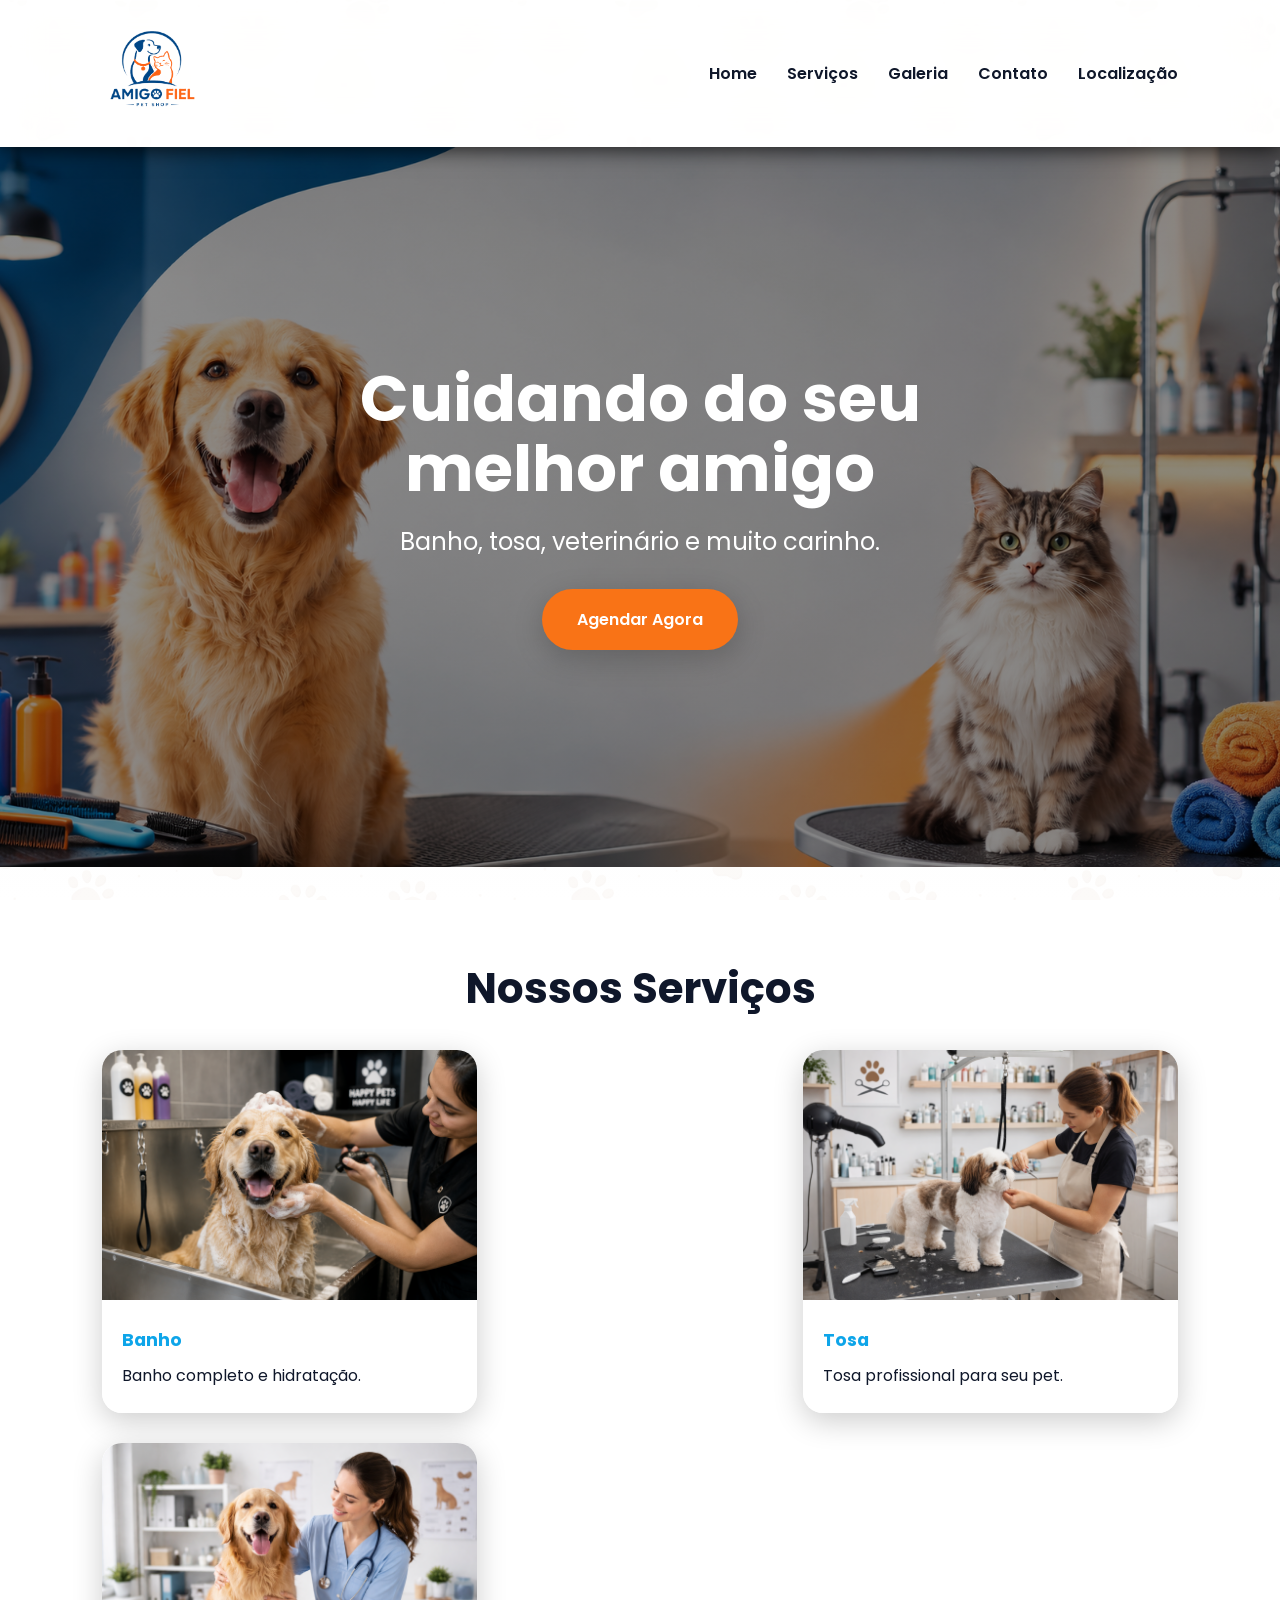
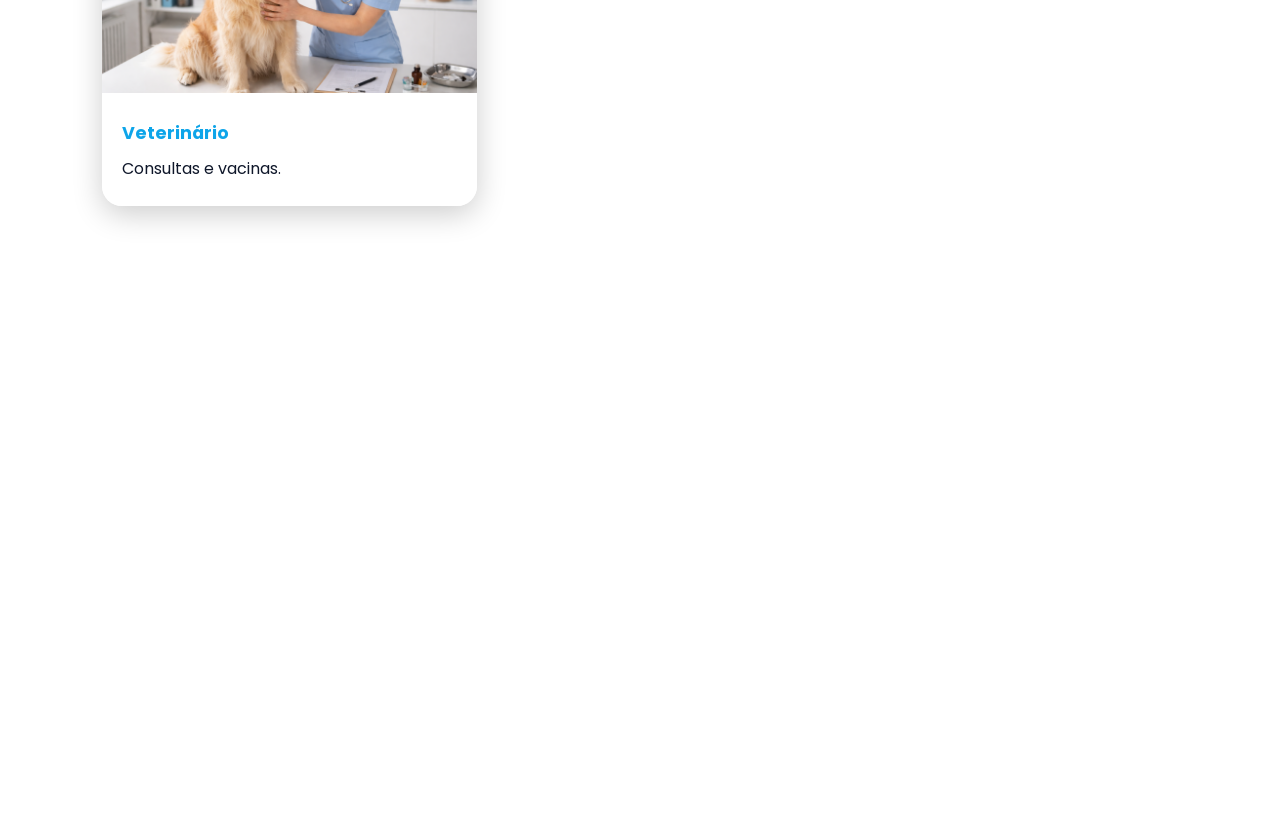
==== index.html @ 3b8d6091 "first commit" ====
<!doctype html>
<html lang="pt-BR">
  <head>
    <meta charset="UTF-8" />
    <meta name="viewport" content="width=device-width, initial-scale=1.0" />
    <title>PetShop Amigo Fiel</title>
    <link rel="preconnect" href="https://fonts.googleapis.com" />
    <link rel="preconnect" href="https://fonts.gstatic.com" crossorigin />
    <link
      href="https://fonts.googleapis.com/css2?family=Poppins:wght@300;400;600;700&display=swap"
      rel="stylesheet"
    />
    <link rel="stylesheet" href="css/style.css" />
  </head>

  <body>
    <!-- HEADER -->
    <header>
      <div class="logo">
        <img
          src="img/logo-transparente.png"
          alt="Logotipo do petshop amigo fiel"
          width="100"
        />
      </div>
      <button id="menu-btn">☰</button>
      <nav id="menu">
        <a href="#home">Home</a>
        <a href="#servicos">Serviços</a>
        <a href="#galeria">Galeria</a>
        <a href="#contato">Contato</a>
        <a href="#localizacao">Localização</a>
      </nav>
    </header>

    <!-- HERO -->
    <section id="home" class="hero">
      <div class="hero-content">
        <h1>Cuidando do seu melhor amigo</h1>
        <p>Banho, tosa, veterinário e muito carinho.</p>
        <a href="#contato" class="btn">Agendar Agora</a>
      </div>
    </section>

    <!-- SERVIÇOS -->
    <section id="servicos" class="container">
      <h2>Nossos Serviços</h2>
      <div class="cards">
        <div class="card">
          <img src="img/banho.png" alt="Serviço de banho" />
          <h3>Banho</h3>
          <p>Banho completo e hidratação.</p>
        </div>

        <div class="card">
          <img src="img/tosa.png" alt="Serviço de tosa" />
          <h3>Tosa</h3>
          <p>Tosa profissional para seu pet.</p>
        </div>

        <div class="card">
          <img src="img/veterinario.png" alt="Serviço de Veterinário" />
          <h3>Veterinário</h3>
          <p>Consultas e vacinas.</p>
        </div>
      </div>
    </section>

    <!-- GALERIA -->
    <section id="galeria" class="container"></section>

    <!-- CONTATO -->
    <section id="contato" class="container"></section>

    <!-- MAPA -->
    <section id="localizacao" class="container"></section>

    <!-- FOOTER -->
    <footer></footer>

    <script src="js/script.js"></script>
  </body>
</html>
---- css/style.css ----
:root {
  --primaria: #0ea5e9;
  --secundaria: #f97316;
  --escuro: #0f172a;
  --claro: #ffffff;
  --texto: #334155;
  --sombra: 0 8px 30px rgba(0, 0, 0, 0.2);
  --radius: 20px;
}

* {
  margin: 0;
  padding: 0;
  box-sizing: border-box;
  font-family: "Poppins", sans-serif;
}

html {
  scroll-behavior: smooth;
}

body {
  color: var(--texto);
  background:
    linear-gradient(rgba(255, 255, 255, 0.85), rgba(255, 255, 255, 0.91)),
    url("../img/fundo.png");

  background-attachment: fixed;
  background-size: 500px;
}

/* HEADER */
header {
  position: sticky;
  top: 0;
  z-index: 9999;
  display: flex;
  justify-content: space-between;
  align-items: center;
  padding: 20px 8%;
  background: rgba(255, 255, 255, 0.75);
  backdrop-filter: blur(20px);
  -webkit-backdrop-filter: blur(20px);
  box-shadow: 0 2px 20px rgba(0, 0, 0, 0.8);
}
.logo {
}

nav {
  display: flex;
  gap: 30px;
}

nav a {
  text-decoration: none;
  color: var(--escuro);
  font-weight: 600;
  transition: 0.3s;
}

nav a:hover {
  color: var(--secundaria);
}

#menu-btn {
  display: none;
  font-size: 34px;
  border: none;
  background: none;
  cursor: pointer;
  color: var(--primaria);
}

/* HERO */
.hero {
  min-height: 80dvh;
  background:
    linear-gradient(rgba(0, 0, 0, 0.45), rgba(0, 0, 0, 0.45)),
    url("../img/banner.png");
  background-size: cover;
  background-position: center;
  display: flex;
  align-items: center;
  justify-content: center;
  padding: 40px;
  color: var(--claro);
}

.hero-content {
  max-width: 800px;
  text-align: center;
}
.hero-content h1 {
  font-size: 64px;
  margin-bottom: 20px;
  line-height: 1.1;
}
.hero-content p {
  font-size: 24px;
  margin-bottom: 30px;
}
.btn {
  display: inline-block;
  background: var(--secundaria);
  padding: 18px 35px;
  border-radius: 50px;
  text-decoration: none;
  color: var(--claro);
  font-weight: 600;
  transition: 0.3s;
  box-shadow: var(--sombra);
}
.btn:hover {
  transform: scale(1.1);
}

/* CONTAINER */
.container {
  padding: 90px 8%;
}
.container h2 {
  text-align: center;
  font-size: 42px;
  margin-bottom: 30px;
  color: var(--escuro);
}

/* CARDS */
.cards {
  display: flex;
  justify-content: space-between;
  flex-wrap: wrap;
  gap: 30px;
}

.card {
  background: rgba(255, 255, 255, 0.8);
  border-radius: var(--radius);
  box-shadow: var(--sombra);
  overflow: hidden;
  backdrop-filter: blur(20px);
  -webkit-backdrop-filter: blur(20px);
  transform: 0.4s;
}
.card:hover {
  transform: translateY(-12px);
}
.card img {
  width: 100%;
  height: 250px;
  object-fit: cover;
}
.card h3 {
  padding: 20px 20px 10px;
  color: var(--primaria);
  font-size: 1.1rem;
}
.card p {
  padding: 0 20px 25px;
  color: var(--escuro);
}
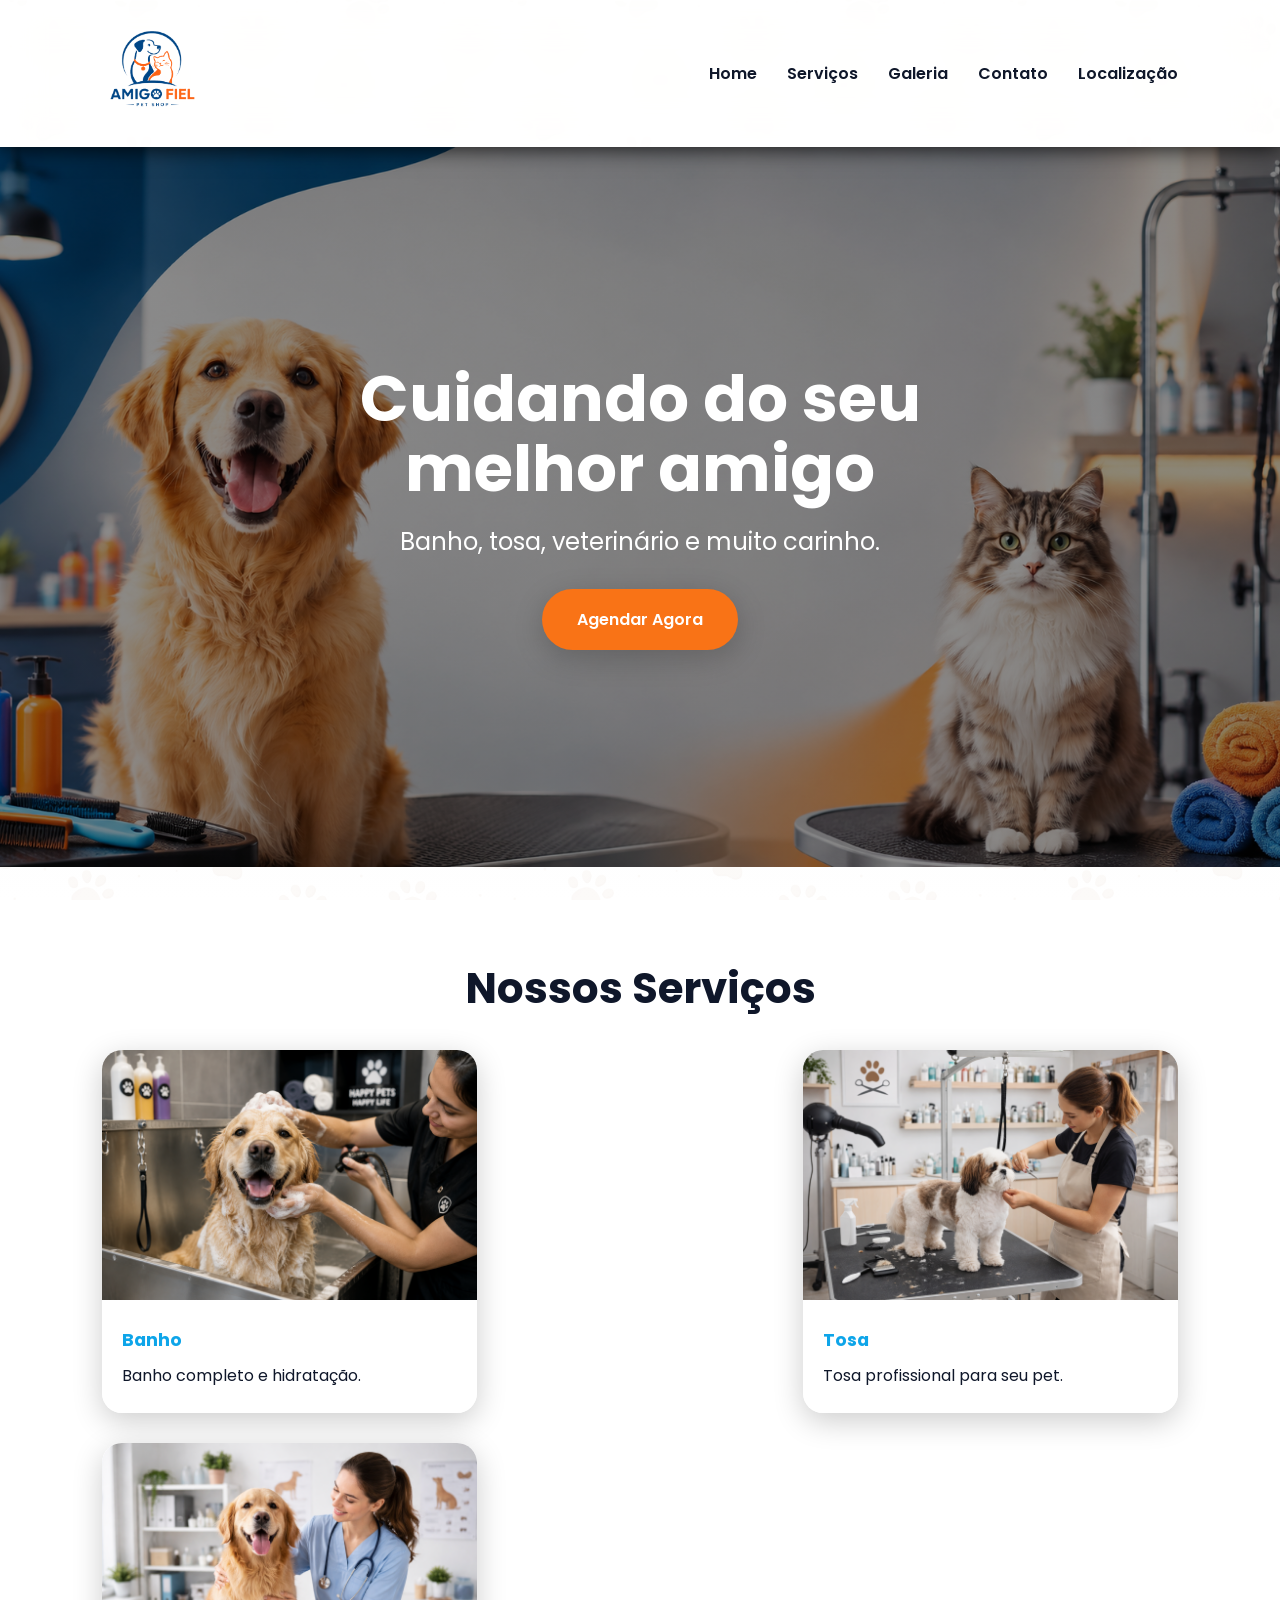
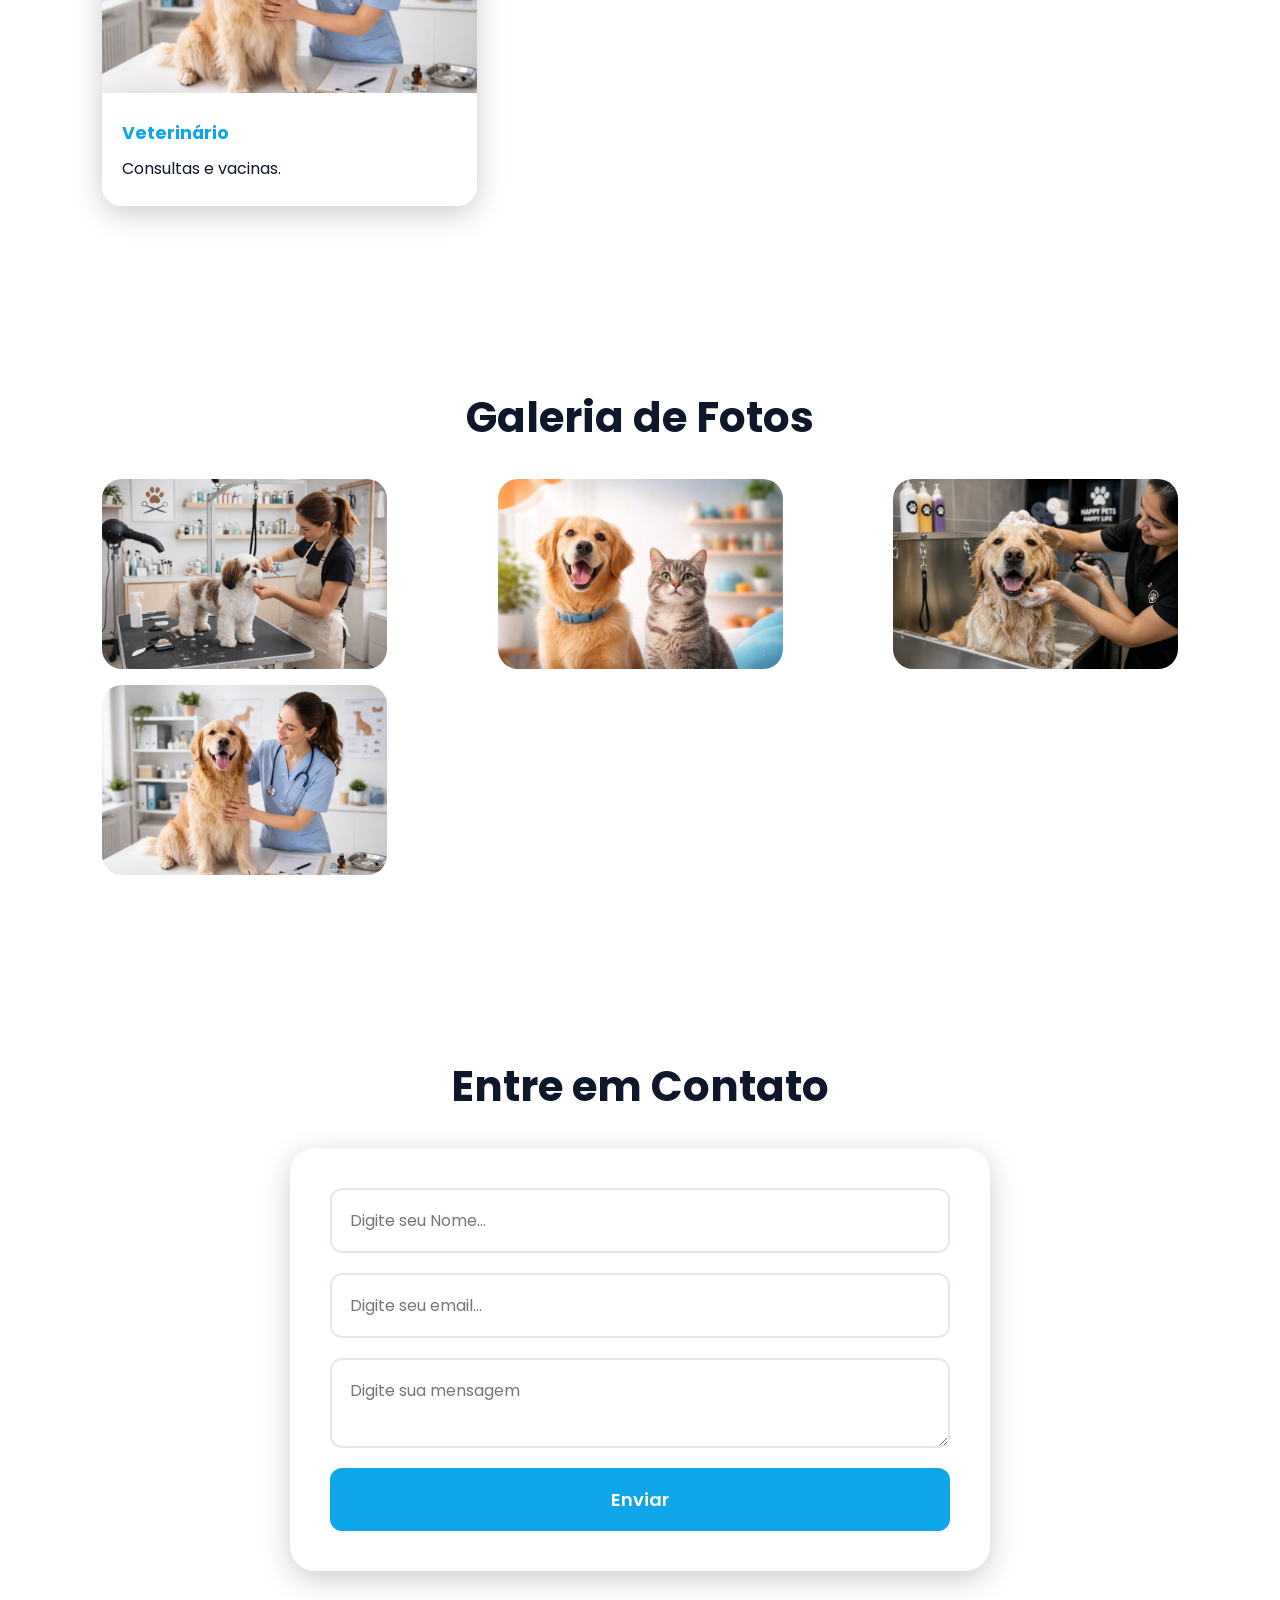
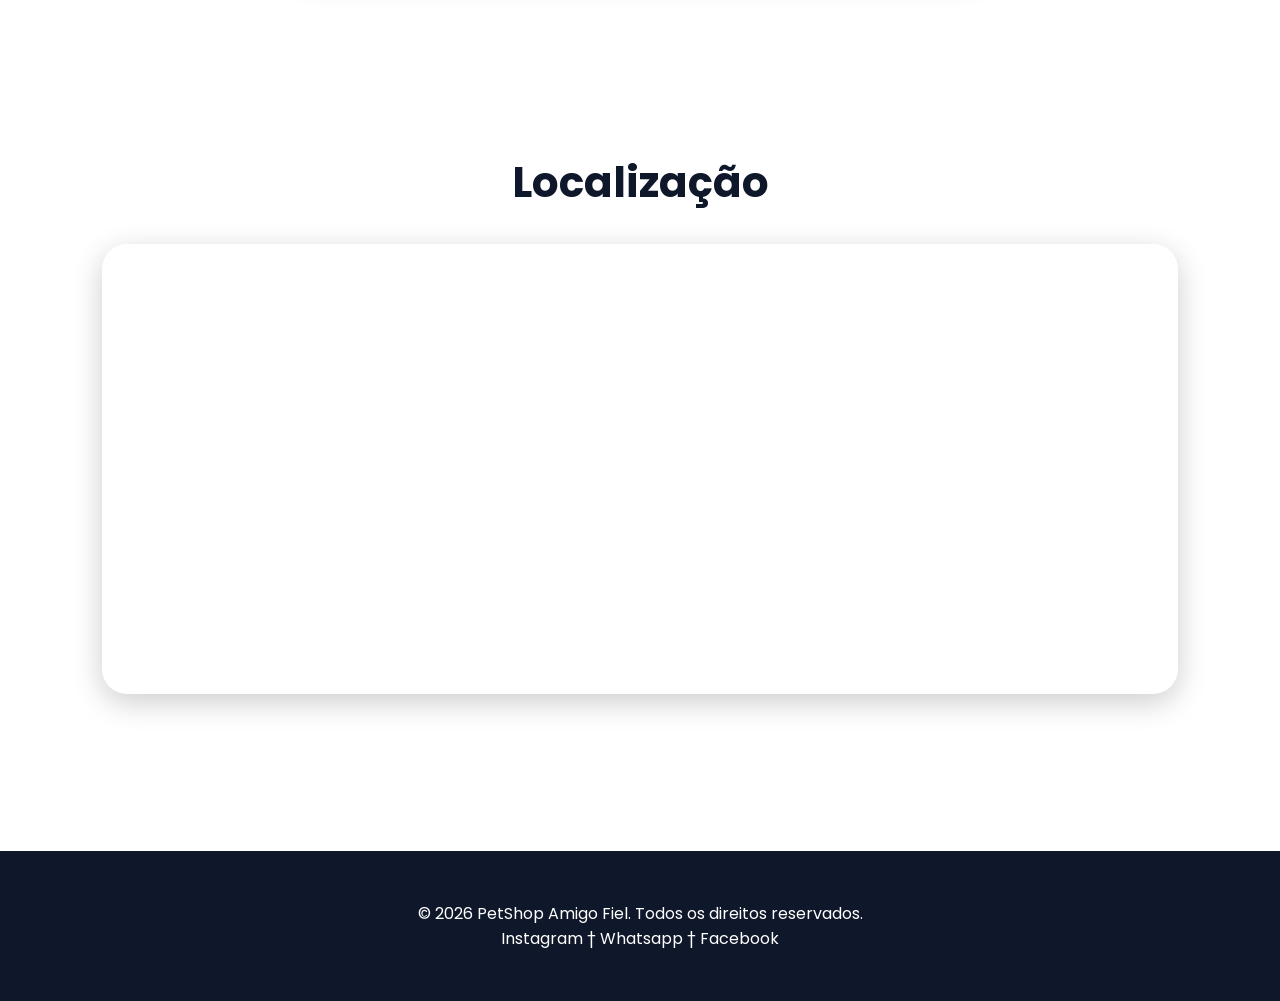
==== commit 97036e53: "site petshop" ====
--- a/index.html
+++ b/index.html
@@ -1,83 +1,106 @@
 <!doctype html>
 <html lang="pt-BR">
-  <head>
-    <meta charset="UTF-8" />
-    <meta name="viewport" content="width=device-width, initial-scale=1.0" />
-    <title>PetShop Amigo Fiel</title>
-    <link rel="preconnect" href="https://fonts.googleapis.com" />
-    <link rel="preconnect" href="https://fonts.gstatic.com" crossorigin />
-    <link
-      href="https://fonts.googleapis.com/css2?family=Poppins:wght@300;400;600;700&display=swap"
-      rel="stylesheet"
-    />
-    <link rel="stylesheet" href="css/style.css" />
-  </head>
 
-  <body>
-    <!-- HEADER -->
-    <header>
-      <div class="logo">
-        <img
-          src="img/logo-transparente.png"
-          alt="Logotipo do petshop amigo fiel"
-          width="100"
-        />
+<head>
+  <meta charset="UTF-8" />
+  <meta name="viewport" content="width=device-width, initial-scale=1.0" />
+  <title>PetShop Amigo Fiel</title>
+  <link rel="preconnect" href="https://fonts.googleapis.com" />
+  <link rel="preconnect" href="https://fonts.gstatic.com" crossorigin />
+  <link href="https://fonts.googleapis.com/css2?family=Poppins:wght@300;400;600;700&display=swap" rel="stylesheet" />
+  <link rel="stylesheet" href="css/style.css" />
+</head>
+
+<body>
+  <!-- HEADER -->
+  <header>
+    <div class="logo">
+      <img src="img/logo-transparente.png" alt="Logotipo do petshop amigo fiel" width="100" />
+    </div>
+    <button id="menu-btn">☰</button>
+    <nav id="menu">
+      <a href="#home">Home</a>
+      <a href="#servicos">Serviços</a>
+      <a href="#galeria">Galeria</a>
+      <a href="#contato">Contato</a>
+      <a href="#localizacao">Localização</a>
+    </nav>
+  </header>
+
+  <!-- HERO -->
+  <section id="home" class="hero">
+    <div class="hero-content">
+      <h1>Cuidando do seu melhor amigo</h1>
+      <p>Banho, tosa, veterinário e muito carinho.</p>
+      <a href="#contato" class="btn">Agendar Agora</a>
+    </div>
+  </section>
+
+  <!-- SERVIÇOS -->
+  <section id="servicos" class="container">
+    <h2>Nossos Serviços</h2>
+    <div class="cards">
+      <div class="card">
+        <img src="img/banho.png" alt="Serviço de banho" />
+        <h3>Banho</h3>
+        <p>Banho completo e hidratação.</p>
       </div>
-      <button id="menu-btn">☰</button>
-      <nav id="menu">
-        <a href="#home">Home</a>
-        <a href="#servicos">Serviços</a>
-        <a href="#galeria">Galeria</a>
-        <a href="#contato">Contato</a>
-        <a href="#localizacao">Localização</a>
-      </nav>
-    </header>
 
-    <!-- HERO -->
-    <section id="home" class="hero">
-      <div class="hero-content">
-        <h1>Cuidando do seu melhor amigo</h1>
-        <p>Banho, tosa, veterinário e muito carinho.</p>
-        <a href="#contato" class="btn">Agendar Agora</a>
+      <div class="card">
+        <img src="img/tosa.png" alt="Serviço de tosa" />
+        <h3>Tosa</h3>
+        <p>Tosa profissional para seu pet.</p>
       </div>
-    </section>
 
-    <!-- SERVIÇOS -->
-    <section id="servicos" class="container">
-      <h2>Nossos Serviços</h2>
-      <div class="cards">
-        <div class="card">
-          <img src="img/banho.png" alt="Serviço de banho" />
-          <h3>Banho</h3>
-          <p>Banho completo e hidratação.</p>
-        </div>
+      <div class="card">
+        <img src="img/veterinario.png" alt="Serviço de Veterinário" />
+        <h3>Veterinário</h3>
+        <p>Consultas e vacinas.</p>
+      </div>
+    </div>
+  </section>
 
-        <div class="card">
-          <img src="img/tosa.png" alt="Serviço de tosa" />
-          <h3>Tosa</h3>
-          <p>Tosa profissional para seu pet.</p>
-        </div>
+  <!-- GALERIA -->
+  <section id="galeria" class="container">
+    <h2>Galeria de Fotos</h2>
+    <div class="galeria">
+      <img src="img/tosa.png" alt="fotos e tosa" />
+      <img src="img/pets.png" alt="fotos de pets" />
+      <img src="img/banho.png" alt="fotos de banho" />
+      <img src="img/veterinario.png" alt="fotos do veterinario" />
+  </section>
+  </div>
+  <!-- CONTATO -->
+  <section id="contato" class="container">
+    <h2>Entre em Contato</h2>
+    <form id="formContato">
+      <input type="text" placeholder="Digite seu Nome..." id="nome" name="nome" />
+      <input type="email" placeholder="Digite seu email..." id="email" name="email" />
+      <textarea placeholder="Digite sua mensagem" id="mensagem" name="mensagem"></textarea>
 
-        <div class="card">
-          <img src="img/veterinario.png" alt="Serviço de Veterinário" />
-          <h3>Veterinário</h3>
-          <p>Consultas e vacinas.</p>
-        </div>
-      </div>
-    </section>
+      <button type="submit">Enviar</button>
+    </form>
+  </section>
 
-    <!-- GALERIA -->
-    <section id="galeria" class="container"></section>
+  <!-- MAPA -->
+  <section id="localizacao" class="container">
 
-    <!-- CONTATO -->
-    <section id="contato" class="container"></section>
+    <h2>Localização</h2>
+    <iframe
+      src="https://www.google.com/maps/embed?pb=!1m18!1m12!1m3!1d46259.442780445395!2d-48.19696533601105!3d-21.792176458625285!2m3!1f0!2f0!3f0!3m2!1i1024!2i768!4f13.1!3m3!1m2!1s0x94b8f3e5bd0551f3%3A0x60445b0d94f11583!2sPet%20shop%20Amigo%20Fiel!5e1!3m2!1spt-BR!2sbr!4v1778673913328!5m2!1spt-BR!2sbr"
+      width="600" height="450" style="border:0;" allowfullscreen="" loading="lazy"
+      referrerpolicy="no-referrer-when-downgrade"></iframe>
 
-    <!-- MAPA -->
-    <section id="localizacao" class="container"></section>
+  </section>
 
-    <!-- FOOTER -->
-    <footer></footer>
+  <!-- FOOTER -->
+  <footer>
+    <p>&copy; 2026 PetShop Amigo Fiel. Todos os direitos reservados.</p>
+    <p>Instagram † Whatsapp † Facebook</p>
 
-    <script src="js/script.js"></script>
-  </body>
-</html>
+  </footer>
+
+  <script src="js/script.js"></script>
+</body>
+
+</html>
--- a/css/style.css
+++ b/css/style.css
@@ -159,3 +159,78 @@
   padding: 0 20px 25px;
   color: var(--escuro);
 }
+
+/*Galeria*/
+.galeria{
+display: flex;
+justify-content: space-between;
+flex-wrap: wrap;
+gap: 16px;
+}
+
+.galeria img{
+  height: 190px;
+  object-fit: cover;
+  border-radius: var(--radius);
+  box-shadow: var (--sombra);
+  transition: 0.4s;
+
+}
+.galeria img:hover{
+  transform: scale(1.05);
+
+}
+/*form*/
+form{
+  max-width: 700px;
+  margin: auto;
+  background: var(--claro);
+  padding: 40px;
+  border-radius: 25px;
+  box-shadow: var(--sombra);
+
+  display: flex;
+  flex-direction: column;
+  gap: 20px;
+}
+
+input, textarea{
+  padding: 18px;
+  border: 2px solid #e2e8f0;
+  border-radius: 12px;
+  font-size: 16px;
+}
+input:focus, textarea:focus{
+  outline:none;
+  border-color: var(--primaria);
+}
+button{
+  padding: 18px;
+  background: var(--primaria);
+  color: var(--claro);
+  border: none;
+  border-radius: 12px;
+  font-size: 18px;
+  font-weight: 600;
+  cursor: pointer;
+  transition: 0.4s;
+}
+button:hover{
+  background: #026fa6;
+}
+
+footer{
+  background: var(--escuro);
+  color: var(--claro);
+  text-align: center;
+  padding: 50px 20px;
+  margin-top: 60px
+}
+/*Mapa*/
+iframe{
+  width: 100%;
+  height: 450px;
+  border: none;
+  border-radius: 25px;
+  box-shadow: var(--sombra);
+}
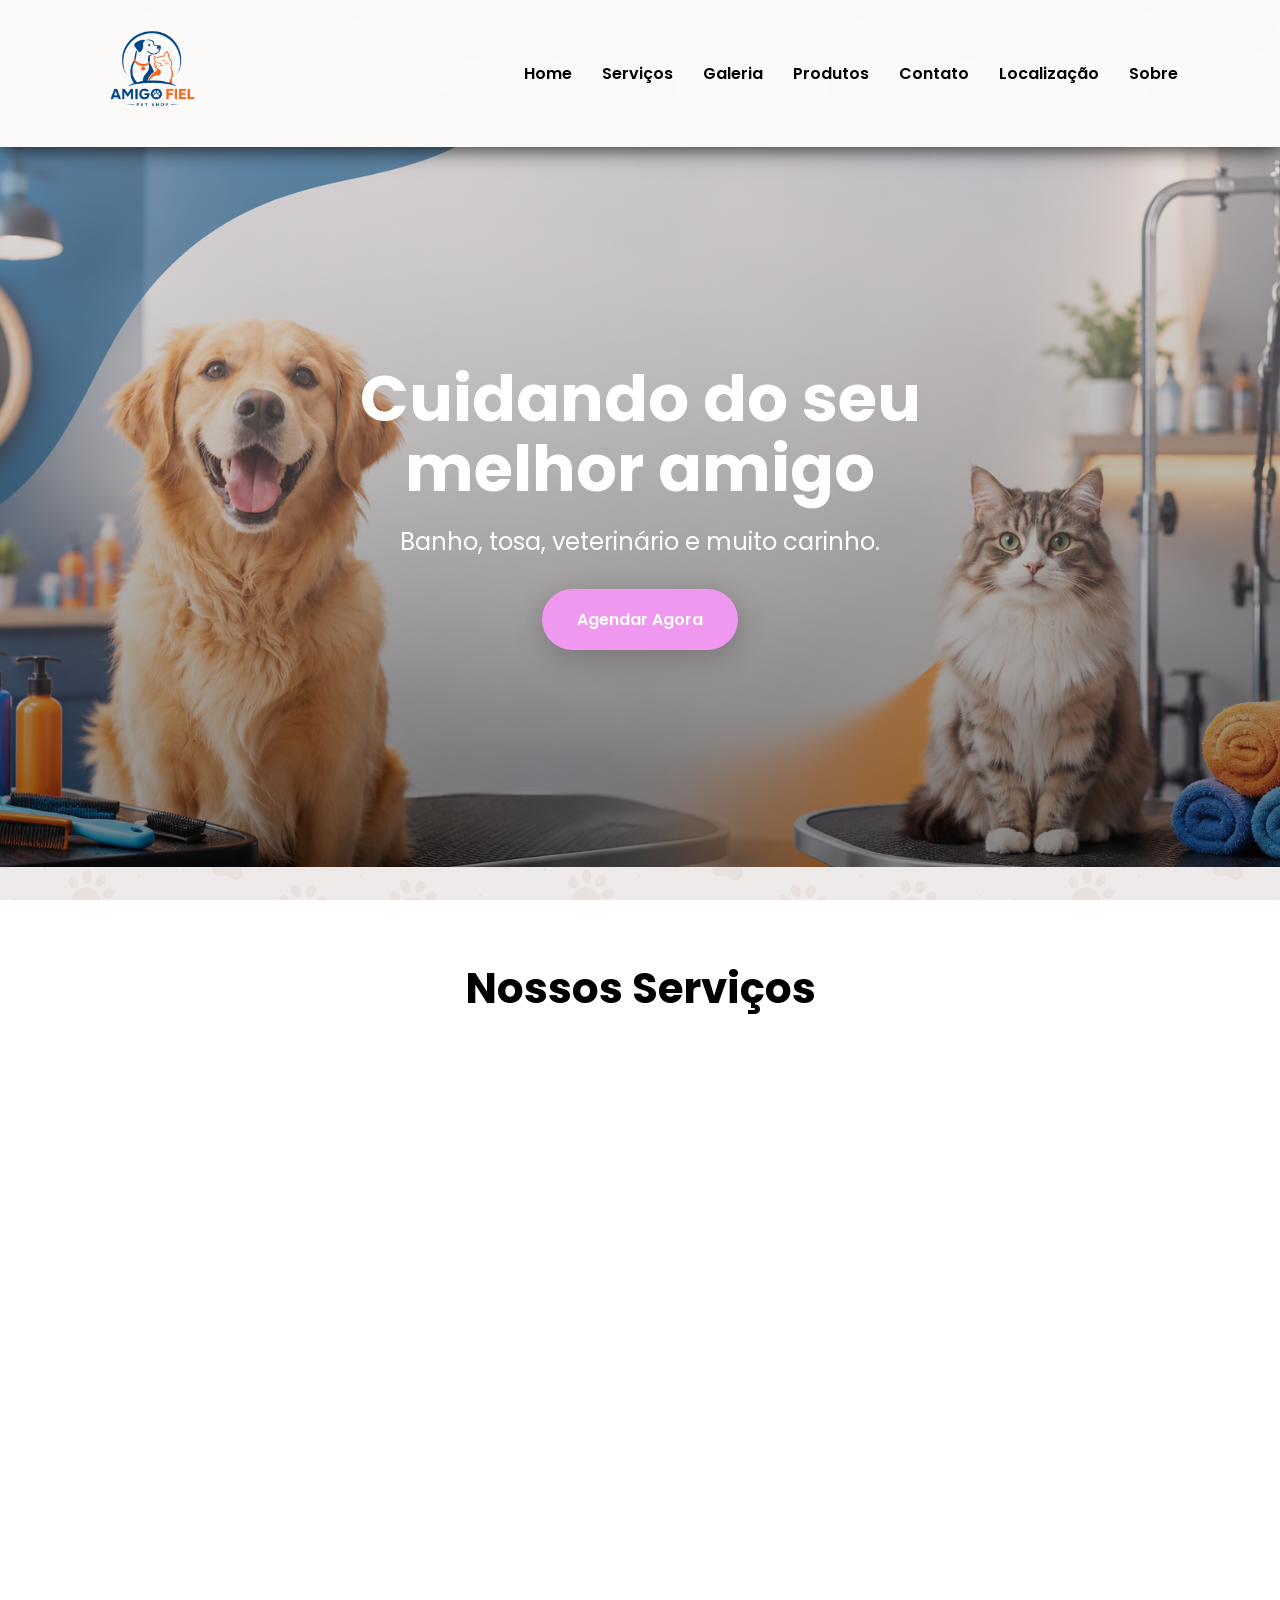
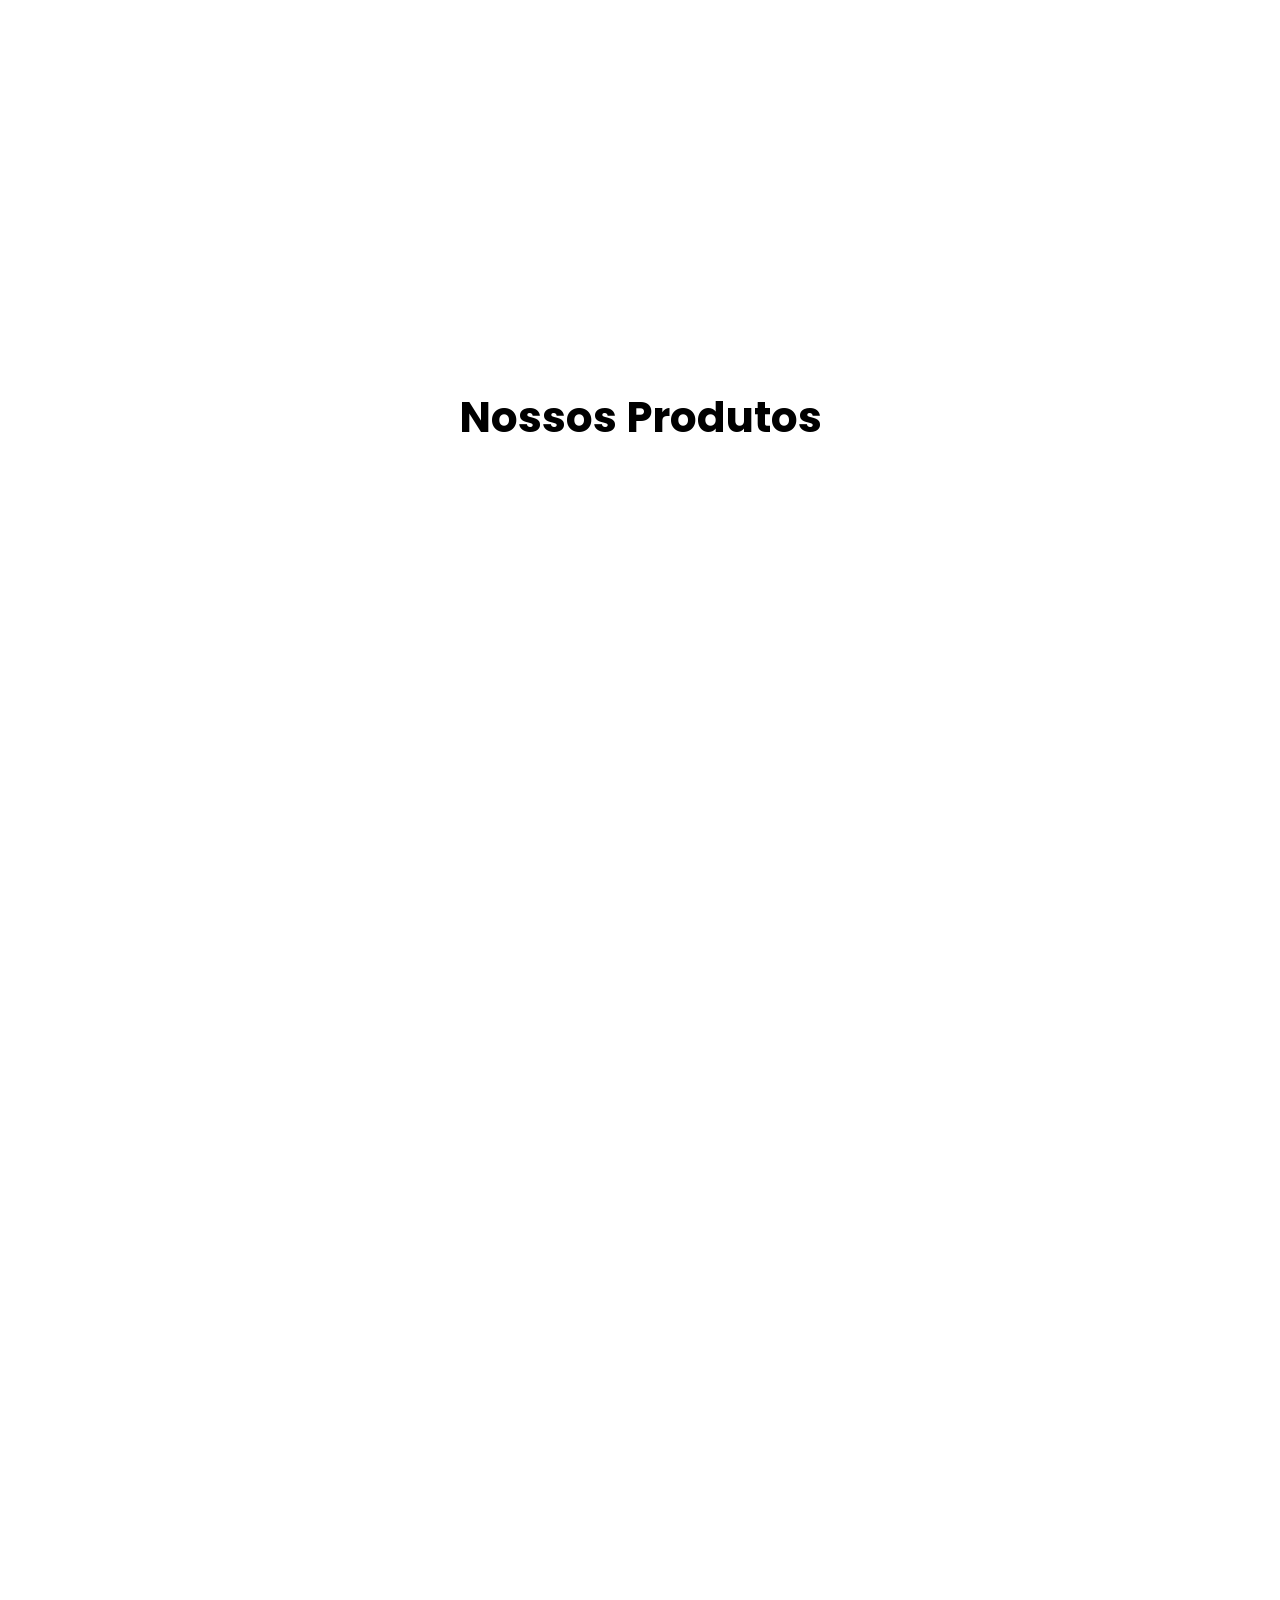
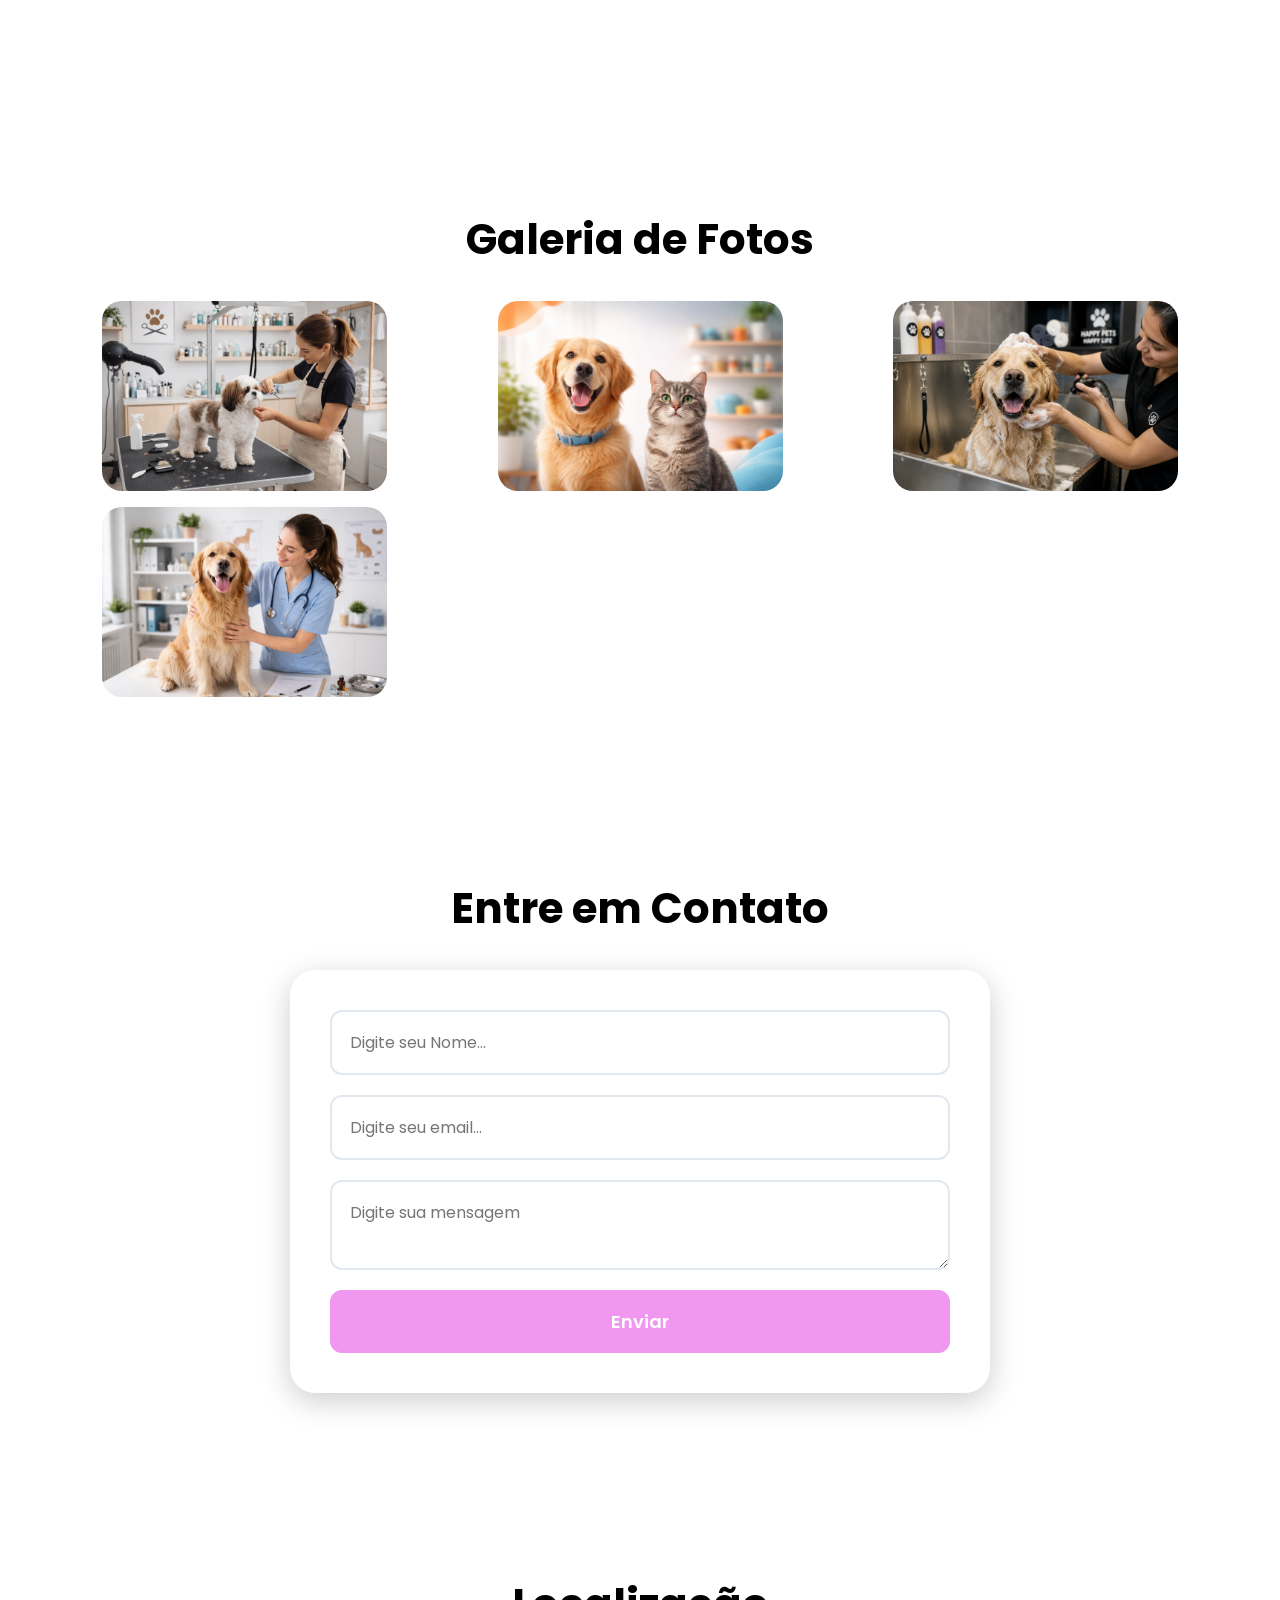
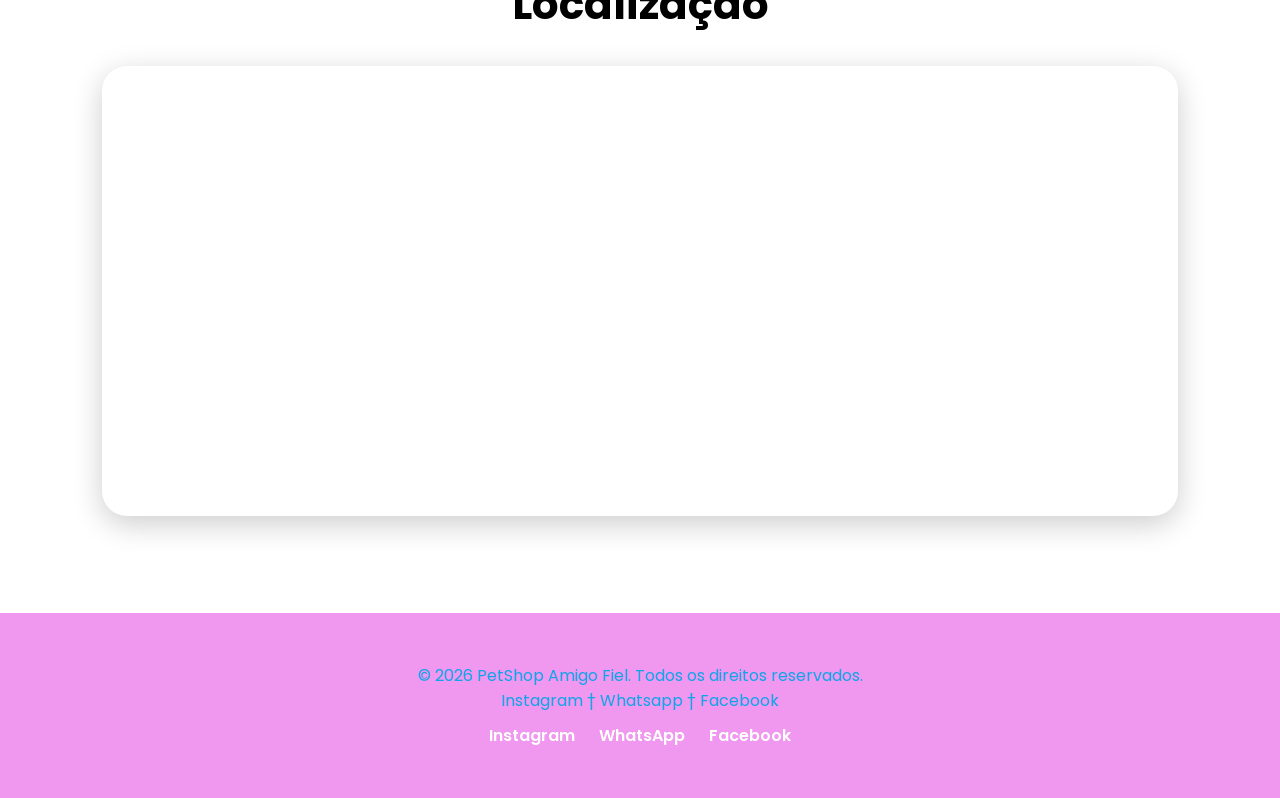
==== commit bd1d11e1: "oii" ====
--- a/index.html
+++ b/index.html
@@ -20,10 +20,13 @@
     <button id="menu-btn">☰</button>
     <nav id="menu">
       <a href="#home">Home</a>
-      <a href="#servicos">Serviços</a>
+      <a href="#servicos">Serviços</a> 
       <a href="#galeria">Galeria</a>
+      <a href="#Produtos">Produtos</a>
       <a href="#contato">Contato</a>
       <a href="#localizacao">Localização</a>
+      <a href="sobre.html">Sobre</a>
+
     </nav>
   </header>
 
@@ -59,6 +62,53 @@
       </div>
     </div>
   </section>
+
+<!-- PRODUTOS -->
+<section id="produtos" class="container">
+  <h2>Nossos Produtos</h2>
+
+  <div class="cards">
+
+    <div class="card">
+      <img src="img/racao.png" alt="Ração Premium">
+      <h3>Ração Premium</h3>
+      <p>Alimentação saudável e nutritiva para seu pet.</p>
+    </div>
+
+    <div class="card">
+      <img src="img/brinquedos.png" alt="Brinquedos">
+      <h3>Brinquedos</h3>
+      <p>Brinquedos divertidos para cães e gatos.</p>
+    </div>
+
+    <div class="card">
+      <img src="img/caminhas.png" alt="Caminha Pet">
+      <h3>Caminha Pet</h3>
+      <p>Conforto e descanso para seu melhor amigo.</p>
+    </div>
+
+    <div class="card">
+      <img src="img/shampoo.png" alt="Shampoo Pet">
+      <h3>Shampoo Pet</h3>
+      <p>Higiene e cuidados especiais para o pelo.</p>
+    </div>
+
+    <div class="card">
+      <img src="img/acessorios.png" alt="Coleiras">
+      <h3>Coleiras</h3>
+      <p>Coleiras resistentes e estilosas.</p>
+    </div>
+
+    <div class="card">
+      <img src="img/petiscos.png" alt="Petiscos">
+      <h3>Petiscos</h3>
+      <p>Petiscos saborosos para recompensar seu pet.</p>
+    </div>
+
+  </div>
+</section>
+   
+
 
   <!-- GALERIA -->
   <section id="galeria" class="container">
@@ -97,9 +147,21 @@
   <footer>
     <p>&copy; 2026 PetShop Amigo Fiel. Todos os direitos reservados.</p>
     <p>Instagram † Whatsapp † Facebook</p>
+  
+</a>
+<div class="redes-sociais">
+    <a href="https://instagram.com/petshop_amigofiel13" target="_blank">
+      Instagram
+    </a>
 
+    <a href="https://wa.me/551158256277" target="_blank">
+      WhatsApp
+    </a>
+
+    <a href="https://www.facebook.com/p/PET-SHOP-AMIGO-FIEL-100054270487690/" target="_blank">
+      Facebook
   </footer>
-
+ 
   <script src="js/script.js"></script>
 </body>
 
--- a/css/style.css
+++ b/css/style.css
@@ -1,7 +1,7 @@
 :root {
   --primaria: #0ea5e9;
-  --secundaria: #f97316;
-  --escuro: #0f172a;
+  --secundaria: #f097ef;
+  --escuro: #000000;
   --claro: #ffffff;
   --texto: #334155;
   --sombra: 0 8px 30px rgba(0, 0, 0, 0.2);
@@ -22,7 +22,7 @@
 body {
   color: var(--texto);
   background:
-    linear-gradient(rgba(255, 255, 255, 0.85), rgba(255, 255, 255, 0.91)),
+    linear-gradient(rgba(235, 230, 230, 0.85), rgba(235, 230, 230, 0.84)),
     url("../img/fundo.png");
 
   background-attachment: fixed;
@@ -75,7 +75,7 @@
 .hero {
   min-height: 80dvh;
   background:
-    linear-gradient(rgba(0, 0, 0, 0.45), rgba(0, 0, 0, 0.45)),
+    linear-gradient(rgba(200, 191, 191, 0.45), rgba(0, 0, 0, 0.45)),
     url("../img/banner.png");
   background-size: cover;
   background-position: center;
@@ -134,7 +134,7 @@
 }
 
 .card {
-  background: rgba(255, 255, 255, 0.8);
+  background: #f097ef(201, 142, 216, 0.8);
   border-radius: var(--radius);
   box-shadow: var(--sombra);
   overflow: hidden;
@@ -152,12 +152,12 @@
 }
 .card h3 {
   padding: 20px 20px 10px;
-  color: var(--primaria);
+  color: var(--secundaria);
   font-size: 1.1rem;
 }
 .card p {
   padding: 0 20px 25px;
-  color: var(--escuro);
+  color: var(--primaria);
 }
 
 /*Galeria*/
@@ -202,11 +202,11 @@
 }
 input:focus, textarea:focus{
   outline:none;
-  border-color: var(--primaria);
+  border-color: var(--secundaria);
 }
 button{
   padding: 18px;
-  background: var(--primaria);
+  background: var(--secundaria);
   color: var(--claro);
   border: none;
   border-radius: 12px;
@@ -216,15 +216,26 @@
   transition: 0.4s;
 }
 button:hover{
-  background: #026fa6;
+  background: var(--secundaria);
 }
 
 footer{
-  background: var(--escuro);
-  color: var(--claro);
+  background: var(--secundaria);
+  color: var(--primaria);
   text-align: center;
   padding: 50px 20px;
   margin-top: 60px
+  <stile>
+  html, body { 
+    height:100%;
+  }
+  body {
+    display: flex;
+    flex-direction: column;
+  }
+  .container {
+    flex: 1;
+  }
 }
 /*Mapa*/
 iframe{
@@ -233,4 +244,57 @@
   border: none;
   border-radius: 25px;
   box-shadow: var(--sombra);
-}+}
+/*Responsividade Celular*/
+@media (max-width: 768px) {
+  #menu-btn {
+    display: block;
+    
+  }
+
+  nav{
+    display: none;
+    position: absolute;
+    top: 85px;
+    right: 20px;
+
+    flex-direction: column;
+    background: var(--claro);
+    padding: 25px;
+    border-radius: 20px;
+    box-shadow: var(--sombra);
+  }
+  nav.ativo{
+    display: flex;
+  }
+  .hero h1 {
+    font-size: 38px;
+    
+  }
+  h2{
+    font-size: 24px;
+  }
+  .galeria{
+    grid-template-columns: 1fr;
+    justify-content: center;
+  }
+}
+/*responsividade tablet*/
+@media (min-width: 768px) and (max-width: 1200px){
+  }
+.redes-sociais {
+  margin-top: 10px;
+}
+
+.redes-sociais a {
+  text-decoration: none;
+  color: white;
+  margin: 0 10px;
+  font-weight: 600;
+  transition: 0.3s;
+}
+
+.redes-sociais a:hover {
+  color: #66c4ff;
+}
+ 
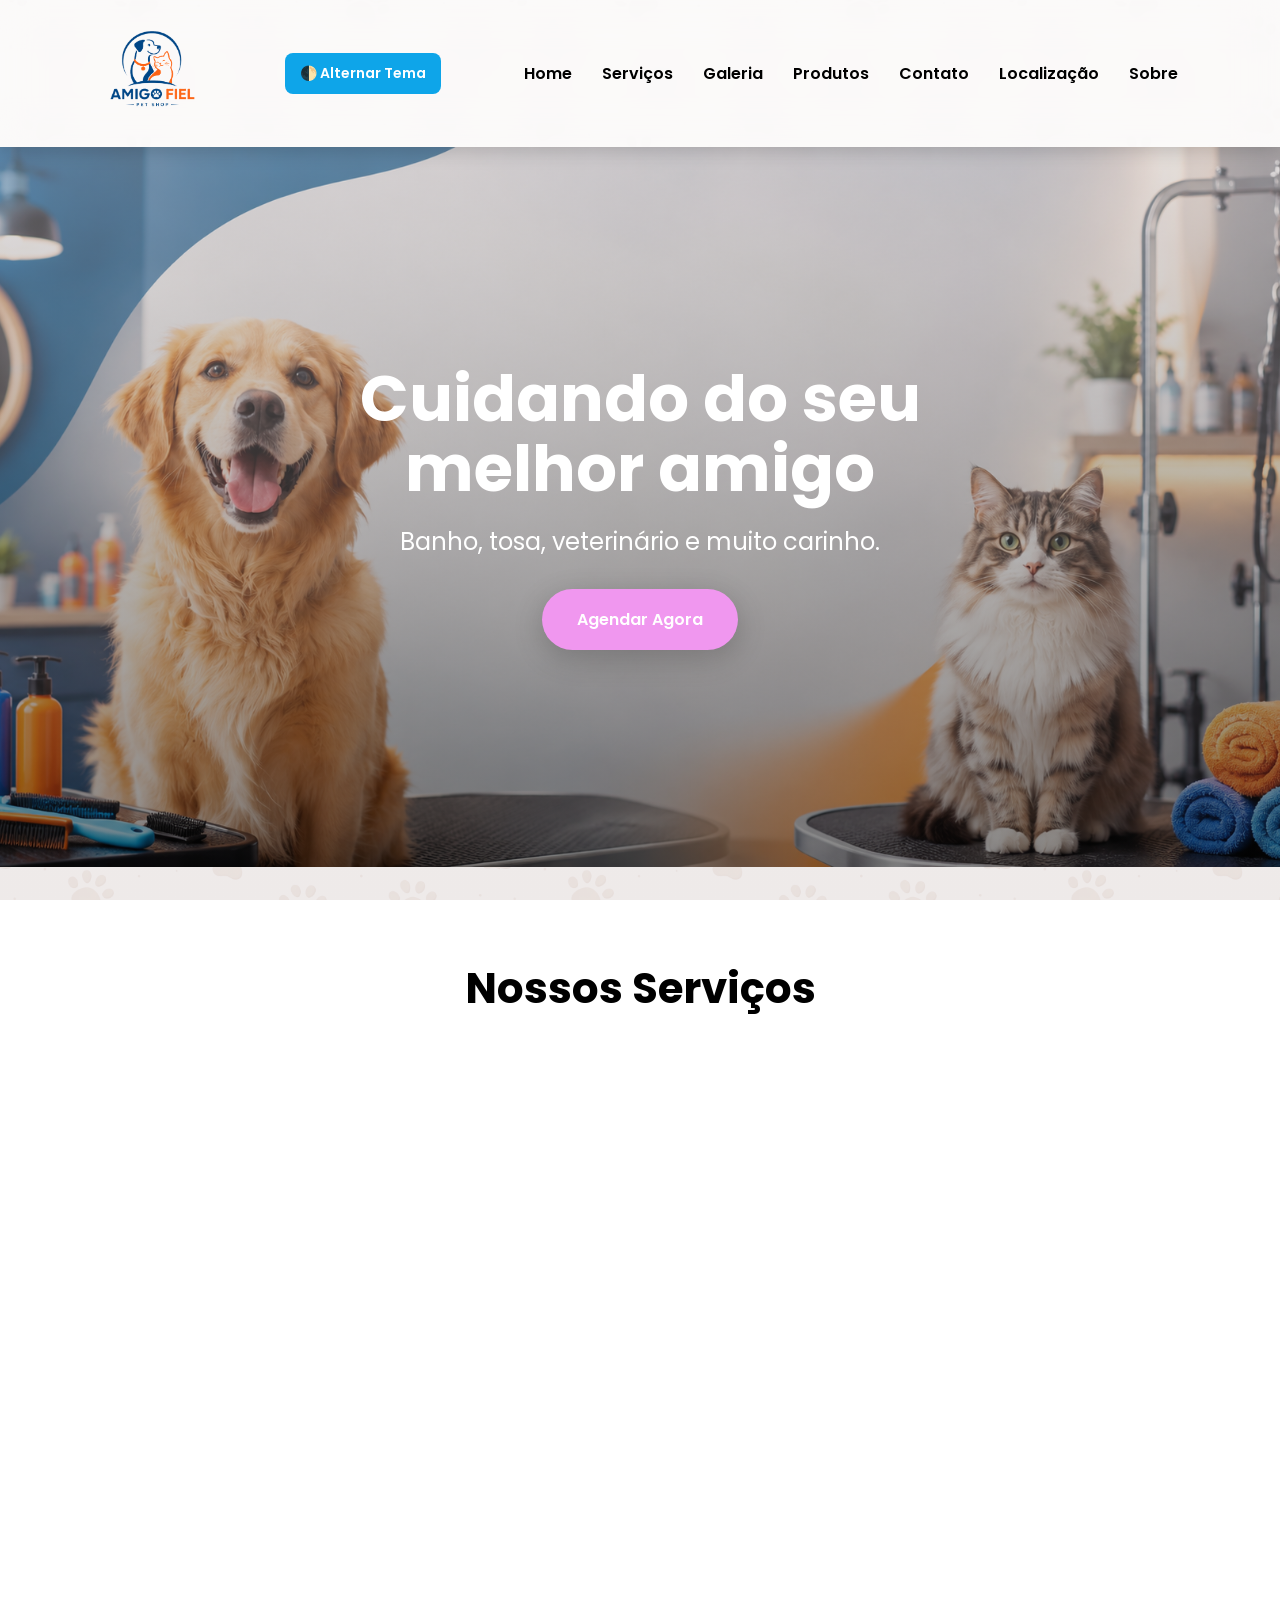
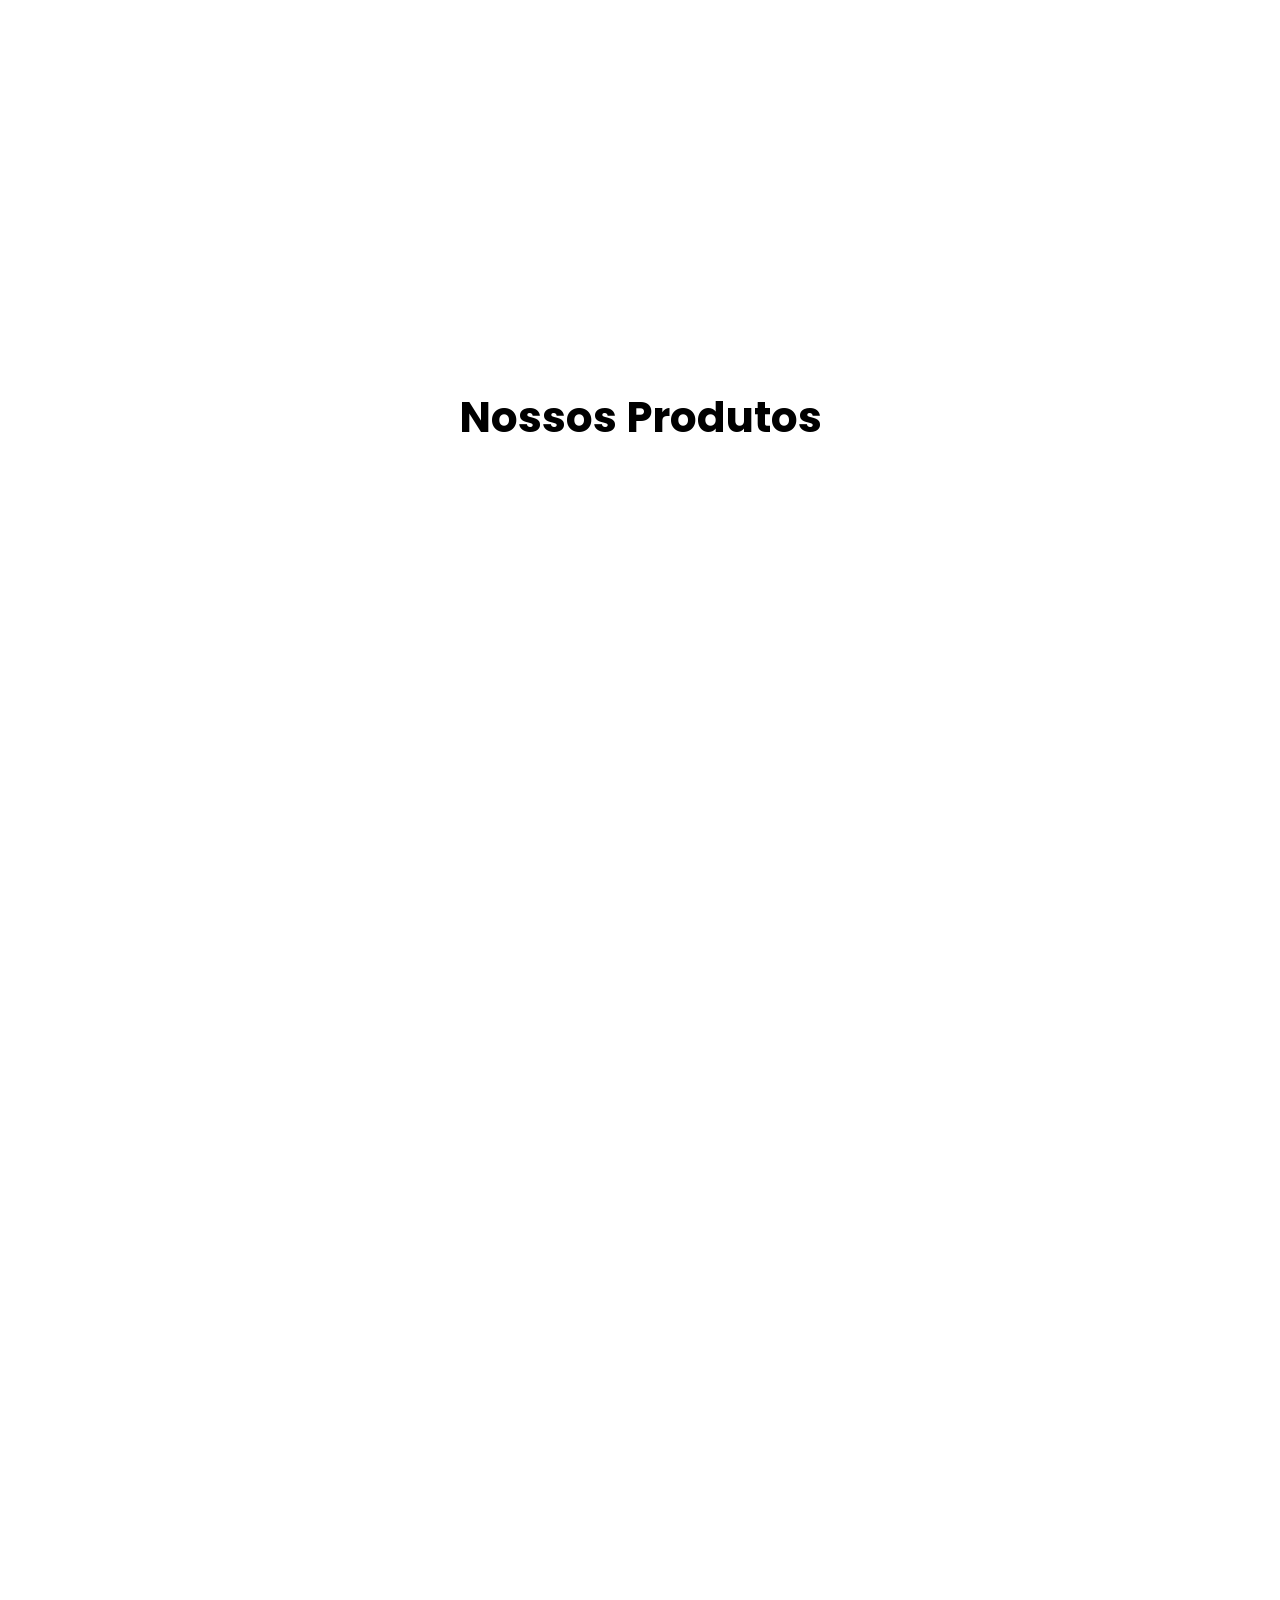
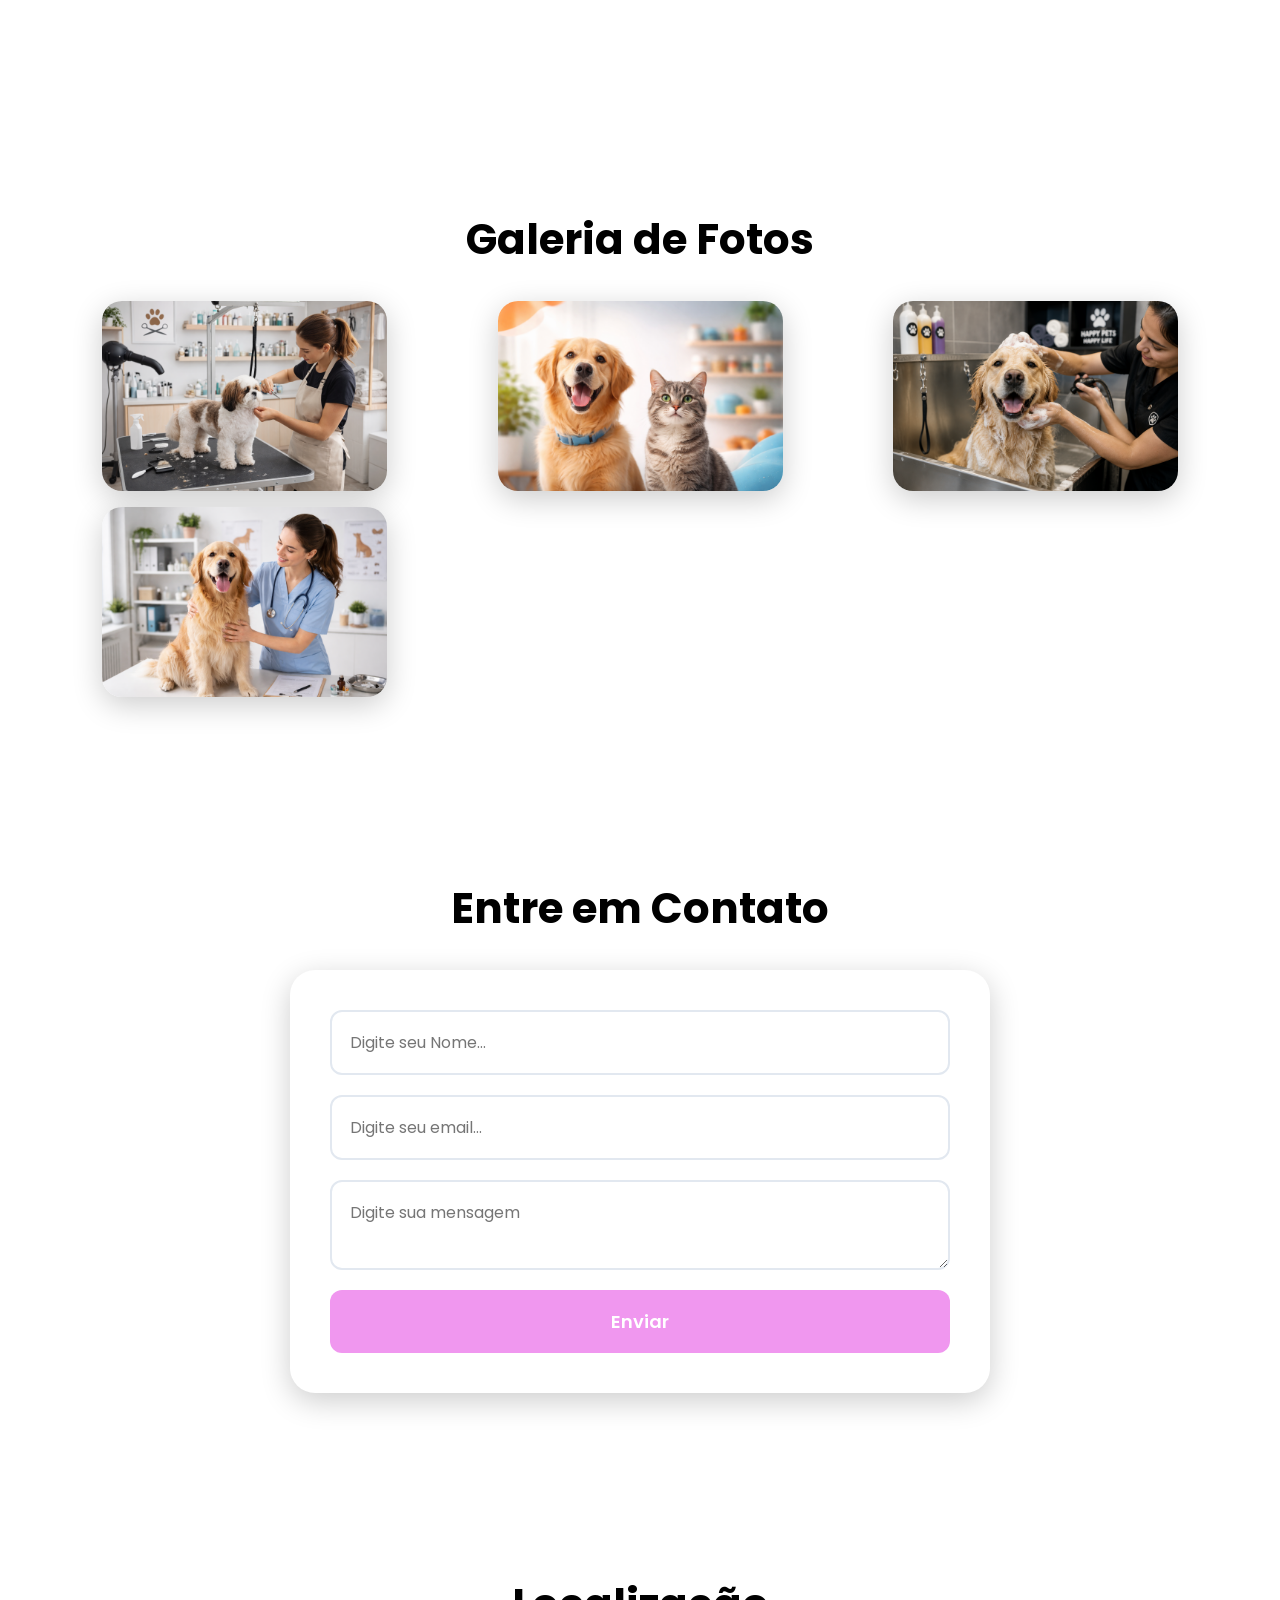
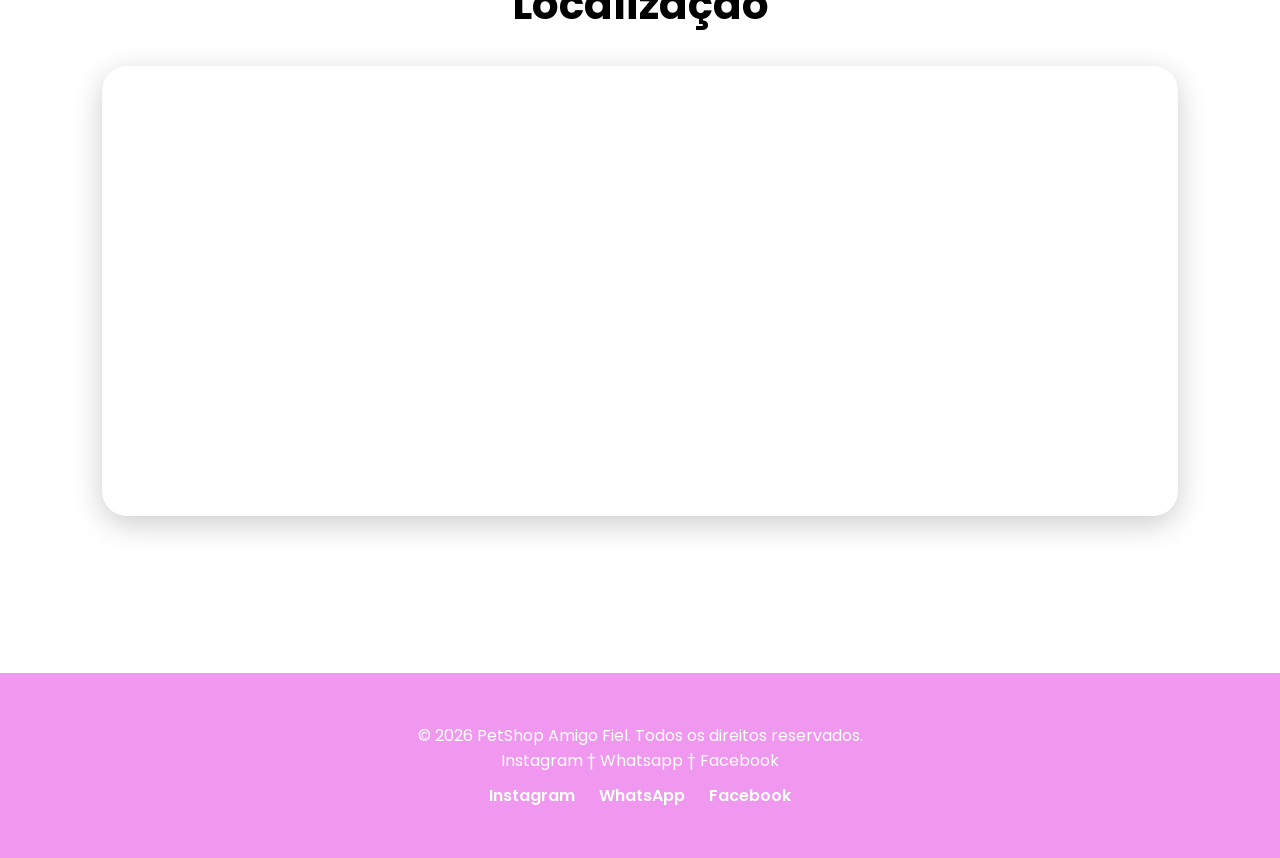
==== commit 6b121afe: "12" ====
--- a/index.html
+++ b/index.html
@@ -13,11 +13,13 @@
 
 <body>
   <!-- HEADER -->
-  <header>
+<header>
     <div class="logo">
       <img src="img/logo-transparente.png" alt="Logotipo do petshop amigo fiel" width="100" />
     </div>
     <button id="menu-btn">☰</button>
+    <button id="theme-toggle">🌓 Alternar Tema</button> 
+    
     <nav id="menu">
       <a href="#home">Home</a>
       <a href="#servicos">Serviços</a> 
@@ -26,7 +28,6 @@
       <a href="#contato">Contato</a>
       <a href="#localizacao">Localização</a>
       <a href="sobre.html">Sobre</a>
-
     </nav>
   </header>
 
--- a/css/style.css
+++ b/css/style.css
@@ -8,6 +8,25 @@
   --radius: 20px;
 }
 
+/* 🌙 CONFIGURAÇÃO DO MODO ESCURO */
+body.dark-mode {
+  --escuro: #ffffff;    /* O que era preto vira branco */
+  --claro: #1e293b;     /* O que era branco vira azul escuro/cinza */
+  --texto: #f1f5f9;     /* Texto fica claro para dar leitura */
+}
+
+/* Altera o fundo com imagem para tons escuros quando o modo escuro estiver ativo */
+body.dark-mode {
+  background:
+    linear-gradient(rgba(15, 23, 42, 0.95), rgba(15, 23, 42, 0.95)),
+    url("../img/fundo.png");
+}
+
+/* Altera o fundo do header no modo escuro */
+body.dark-mode header {
+  background: rgba(30, 41, 59, 0.85);
+}
+
 * {
   margin: 0;
   padding: 0;
@@ -27,6 +46,7 @@
 
   background-attachment: fixed;
   background-size: 500px;
+  transition: background 0.3s ease, color 0.3s ease; /* Transição suave ao trocar de tema */
 }
 
 /* HEADER */
@@ -41,8 +61,27 @@
   background: rgba(255, 255, 255, 0.75);
   backdrop-filter: blur(20px);
   -webkit-backdrop-filter: blur(20px);
-  box-shadow: 0 2px 20px rgba(0, 0, 0, 0.8);
-}
+  box-shadow: 0 2px 20px rgba(0, 0, 0, 0.2);
+  transition: background 0.3s ease;
+}
+
+/* Estilo do novo botão de alternar tema */
+#theme-toggle {
+  padding: 10px 15px;
+  background: var(--primaria);
+  color: white;
+  border: none;
+  border-radius: 8px;
+  cursor: pointer;
+  font-weight: 600;
+  font-size: 14px;
+  transition: 0.3s;
+}
+
+#theme-toggle:hover {
+  background: var(--secundaria);
+}
+
 .logo {
 }
 
@@ -134,13 +173,13 @@
 }
 
 .card {
-  background: #f097ef(201, 142, 216, 0.8);
+  background: var(--claro); /* Ajustado para usar a variável dinâmica */
   border-radius: var(--radius);
   box-shadow: var(--sombra);
   overflow: hidden;
   backdrop-filter: blur(20px);
   -webkit-backdrop-filter: blur(20px);
-  transform: 0.4s;
+  transition: 0.4s;
 }
 .card:hover {
   transform: translateY(-12px);
@@ -172,14 +211,13 @@
   height: 190px;
   object-fit: cover;
   border-radius: var(--radius);
-  box-shadow: var (--sombra);
+  box-shadow: var(--sombra);
   transition: 0.4s;
-
 }
 .galeria img:hover{
   transform: scale(1.05);
-
-}
+}
+
 /*form*/
 form{
   max-width: 700px;
@@ -199,6 +237,8 @@
   border: 2px solid #e2e8f0;
   border-radius: 12px;
   font-size: 16px;
+  background: var(--claro);
+  color: var(--texto);
 }
 input:focus, textarea:focus{
   outline:none;
@@ -221,22 +261,12 @@
 
 footer{
   background: var(--secundaria);
-  color: var(--primaria);
+  color: var(--claro); /* Ajustado para melhor contraste */
   text-align: center;
   padding: 50px 20px;
-  margin-top: 60px
-  <stile>
-  html, body { 
-    height:100%;
-  }
-  body {
-    display: flex;
-    flex-direction: column;
-  }
-  .container {
-    flex: 1;
-  }
-}
+  margin-top: 60px;
+}
+
 /*Mapa*/
 iframe{
   width: 100%;
@@ -245,11 +275,11 @@
   border-radius: 25px;
   box-shadow: var(--sombra);
 }
+
 /*Responsividade Celular*/
 @media (max-width: 768px) {
   #menu-btn {
     display: block;
-    
   }
 
   nav{
@@ -269,7 +299,6 @@
   }
   .hero h1 {
     font-size: 38px;
-    
   }
   h2{
     font-size: 24px;
@@ -279,9 +308,11 @@
     justify-content: center;
   }
 }
+
 /*responsividade tablet*/
 @media (min-width: 768px) and (max-width: 1200px){
-  }
+}
+
 .redes-sociais {
   margin-top: 10px;
 }
